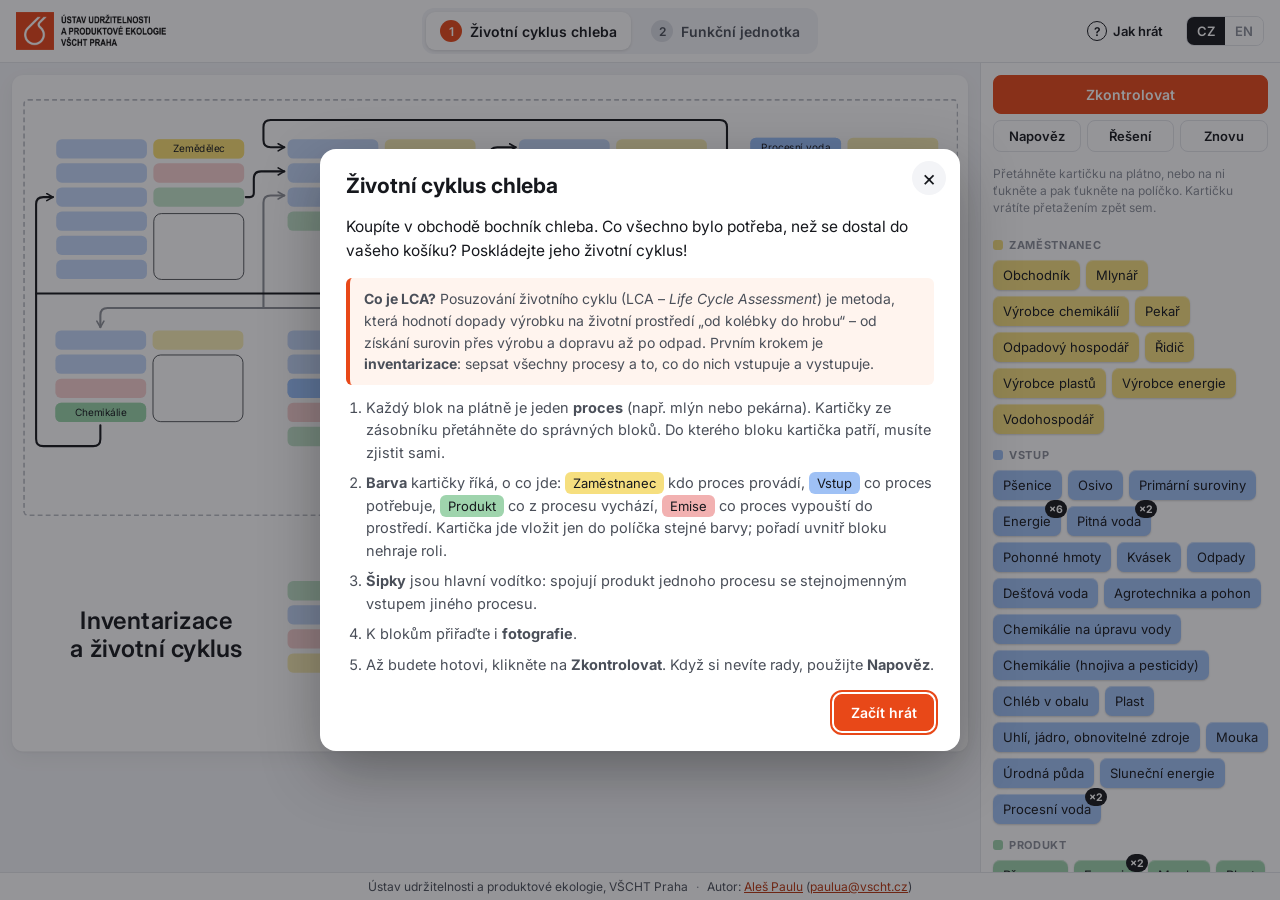
==== index.html @ b28508f2 "Add files via upload" ====
<!doctype html>
<html lang="cs">
<head>
  <meta charset="utf-8">
  <meta name="viewport" content="width=device-width, initial-scale=1">
  <title>LCA hry</title>
  <meta name="description" content="Interaktivní hry o posuzování životního cyklu (LCA) – Ústav udržitelnosti a produktové ekologie, VŠCHT Praha">
  <link rel="preconnect" href="https://fonts.googleapis.com">
  <link rel="preconnect" href="https://fonts.gstatic.com" crossorigin>
  <link href="https://fonts.googleapis.com/css2?family=Inter:ital,wght@0,400;0,500;0,600;0,700;1,400&display=swap" rel="stylesheet">
  <link rel="stylesheet" href="style.css">
  <link rel="icon" href="img/logo-icon.png">
</head>
<body>
  <header class="topbar">
    <div class="brand">
      <img src="img/logo.png" alt="Ústav udržitelnosti a produktové ekologie VŠCHT Praha">
    </div>
    <nav class="tabs" role="tablist">
      <button class="tab" role="tab" data-game="g1"><span class="num">1</span><span data-i18n="tab1"></span></button>
      <button class="tab" role="tab" data-game="g2"><span class="num">2</span><span data-i18n="tab2"></span></button>
    </nav>
    <div class="top-actions">
      <button class="btn ghost" id="btn-help"><span class="q">?</span><span data-i18n="howToPlay"></span></button>
      <div class="lang" role="group" aria-label="Language">
        <button data-lang="cs">CZ</button><button data-lang="en">EN</button>
      </div>
    </div>
  </header>

  <main class="workspace">
    <section class="stage-area" id="stage-area">
      <div class="stage-sizer" id="stage-sizer">
        <div class="stage" id="stage"></div>
      </div>
    </section>
    <aside class="tray" id="tray">
      <div class="toolbar">
        <button class="btn primary" id="btn-check" data-i18n="check"></button>
        <button class="btn" id="btn-hint" data-i18n="hint"></button>
        <button class="btn" id="btn-solve" data-i18n="solution"></button>
        <button class="btn" id="btn-reset" data-i18n="reset"></button>
      </div>
      <div class="feedback" id="feedback" aria-live="polite"></div>
      <p class="tray-tip" data-i18n="trayTip"></p>
      <div class="tray-items" id="tray-items"></div>
    </aside>
  </main>

  <footer class="footer">
    <span data-i18n="footerInst"></span>
    <span class="sep">·</span>
    <span><span data-i18n="author"></span> <a href="mailto:paulua@vscht.cz">Aleš Paulu</a> (<a href="mailto:paulua@vscht.cz">paulua@vscht.cz</a>)</span>
  </footer>

  <div class="modal-backdrop" id="modal" hidden>
    <div class="modal" role="dialog" aria-modal="true" aria-labelledby="modal-title">
      <button class="modal-close" id="modal-close" aria-label="Zavřít">×</button>
      <h2 id="modal-title"></h2>
      <div id="modal-body"></div>
      <div class="modal-actions" id="modal-actions"></div>
    </div>
  </div>
  <div class="toast" id="toast" hidden></div>

  <script src="data.js"></script>
  <script src="app.js"></script>
</body>
</html>
---- style.css ----
:root {
  --ink: #16181d;
  --ink-2: #4a4f59;
  --ink-3: #8a8f99;
  --line: #e3e5ea;
  --bg: #f3f4f7;
  --panel: #ffffff;
  --accent: #e84818;       /* VŠCHT oranžová */
  --accent-ink: #b8360f;

  --emp: #f6df7f;  --emp-soft: #faeeb4;
  --in: #9fc1f5;   --in-soft: #c4d8f9;
  --prod: #9fd4ad; --prod-soft: #c3e5cb;
  --emi: #f2b1b1;  --emi-soft: #f7d0d0;
  --tok: #eea9ae;  --tok-soft: #f7d0d1;
  --ref: #9dc2fb;

  --ok: #1f9d55;
  --bad: #d93a3a;
  --radius: 10px;
}

* { box-sizing: border-box; }
html, body { height: 100%; }
body {
  margin: 0;
  font-family: 'Inter', system-ui, -apple-system, 'Segoe UI', Roboto, sans-serif;
  color: var(--ink);
  background: var(--bg);
  display: flex;
  flex-direction: column;
  overflow: hidden;
  -webkit-font-smoothing: antialiased;
}
button { font: inherit; color: inherit; }
a { color: var(--accent-ink); }

/* ---------- Horní lišta ---------- */
.topbar {
  display: flex; align-items: center; gap: 16px;
  padding: 8px 16px;
  background: var(--panel);
  border-bottom: 1px solid var(--line);
  flex: none;
}
.brand img { height: 38px; display: block; }
.tabs { display: flex; gap: 6px; margin: 0 auto; background: var(--bg); padding: 4px; border-radius: 12px; }
.tab {
  display: flex; align-items: center; gap: 8px;
  border: 0; background: transparent; cursor: pointer;
  padding: 8px 14px; border-radius: 9px; font-weight: 600; font-size: 14px; color: var(--ink-2);
  white-space: nowrap;
}
.tab .num {
  display: inline-grid; place-items: center; width: 22px; height: 22px; border-radius: 50%;
  background: #d9dce3; color: var(--ink-2); font-size: 12px;
}
.tab[aria-selected="true"] { background: var(--panel); color: var(--ink); box-shadow: 0 1px 3px rgba(0,0,0,.12); }
.tab[aria-selected="true"] .num { background: var(--accent); color: #fff; }
.top-actions { display: flex; align-items: center; gap: 10px; }
.lang { display: flex; border: 1px solid var(--line); border-radius: 8px; overflow: hidden; }
.lang button { border: 0; background: var(--panel); padding: 6px 10px; font-size: 13px; font-weight: 600; cursor: pointer; color: var(--ink-3); }
.lang button.active { background: var(--ink); color: #fff; }

.btn {
  border: 1px solid var(--line); background: var(--panel); border-radius: 8px;
  padding: 7px 12px; font-size: 13px; font-weight: 600; cursor: pointer; white-space: nowrap;
  display: inline-flex; align-items: center; gap: 6px; justify-content: center;
}
.btn:hover { border-color: #c9ccd4; }
.btn.primary { background: var(--accent); border-color: var(--accent); color: #fff; }
.btn.primary:hover { background: var(--accent-ink); }
.btn.ghost { border-color: transparent; background: transparent; }
.btn.ghost:hover { background: var(--bg); }
.btn .q {
  display: inline-grid; place-items: center; width: 20px; height: 20px; border-radius: 50%;
  border: 1.5px solid currentColor; font-size: 12px;
}
.btn:focus-visible, .tab:focus-visible, .lang button:focus-visible { outline: 2px solid var(--accent); outline-offset: 2px; }

/* ---------- Pracovní plocha ---------- */
.workspace { flex: 1; display: flex; min-height: 0; }
.stage-area { flex: 1; overflow: auto; padding: 12px; min-width: 0; }
.stage-sizer { position: relative; margin: 0 auto; }
.stage {
  position: absolute; left: 0; top: 0;
  width: 1190px; height: 842px;
  transform-origin: 0 0;
  background: #fff; border-radius: 14px;
  box-shadow: 0 1px 3px rgba(0,0,0,.06), 0 8px 24px rgba(0,0,0,.05);
  user-select: none; -webkit-user-select: none;
}
.stage > * { position: absolute; }
.stage svg.arrows { left: 0; top: 0; pointer-events: none; }

.frame { border: 2px dashed #b9bcc3; border-radius: 6px; }
.stage-title { font-weight: 600; font-size: 30px; line-height: 1.2; text-align: center; letter-spacing: .02em; }
.note { font-size: 12px; font-style: italic; color: var(--ink-3); line-height: 1.5; }
.note li { margin-left: 14px; }
.note ul { margin: 0; padding: 0; }
.legend-title { font-weight: 700; font-size: 17px; text-align: center; }
.legend-item {
  border-radius: 7px; font-size: 13px; display: grid; place-items: center;
  box-shadow: 0 1px 2px rgba(0,0,0,.12);
}
.info-btn {
  width: 18px; height: 18px; border-radius: 50%; border: 1.5px solid var(--ink-3); color: var(--ink-3);
  background: #fff; font-size: 11px; font-weight: 700; font-style: normal; cursor: pointer; padding: 0;
  display: grid; place-items: center; line-height: 1;
}
.info-btn:hover { border-color: var(--accent); color: var(--accent); }

/* ---------- Políčka ---------- */
.slot { border-radius: 7px; }
.slot.t-emp { background: var(--emp-soft); }
.slot.t-in { background: var(--in-soft); }
.slot.t-prod { background: var(--prod-soft); }
.slot.t-emi { background: var(--emi-soft); }
.slot.t-fn { background: var(--emp-soft); }
.slot.t-fu { background: var(--prod-soft); }
.slot.t-photo { background: #fff; border: 1.3px solid #2a2d33; border-radius: 10px; }
.slot.t-tok { background: var(--tok-soft); border-radius: 14px; }
.slot.has-item.t-photo { border-color: transparent; }
.slot.drop-ok { outline: 3px solid var(--accent); outline-offset: 1px; }
.slot.drop-no { outline: 3px dashed #aab; outline-offset: 1px; }
.slot.selectable-target { box-shadow: 0 0 0 2px rgba(232,72,24,.35); }
.slot.ok::after, .slot.bad::after, .group-mark.ok::after, .group-mark.bad::after {
  position: absolute; right: -7px; top: -7px; width: 16px; height: 16px; border-radius: 50%;
  color: #fff; font-size: 10px; font-weight: 700; display: grid; place-items: center; z-index: 3;
}
.slot.ok { outline: 2px solid var(--ok); outline-offset: 1px; }
.slot.ok::after { content: '✓'; background: var(--ok); }
.slot.bad { outline: 2px solid var(--bad); outline-offset: 1px; }
.slot.bad::after { content: '✕'; background: var(--bad); }
.slot.flash { animation: flash 1.2s ease; }
@keyframes flash { 0%, 100% { box-shadow: none; } 30% { box-shadow: 0 0 0 6px rgba(232,72,24,.45); } }

.group-mark { border-radius: 16px; pointer-events: none; }
.group-mark.ok { outline: 2px solid var(--ok); outline-offset: 3px; }
.group-mark.bad { outline: 2px solid var(--bad); outline-offset: 3px; }

/* ---------- Kartičky ---------- */
.card {
  display: flex; align-items: center; justify-content: center; text-align: center;
  border-radius: 7px; font-size: 12.5px; line-height: 1.08; color: var(--ink);
  box-shadow: 0 1px 2px rgba(0,0,0,.18), 0 1px 0 rgba(255,255,255,.4) inset;
  cursor: grab; touch-action: none;
}
.card.t-emp, .card.t-fn { background: var(--emp); }
.card.t-in { background: var(--in); }
.card.t-prod, .card.t-fu { background: var(--prod); }
.card.t-emi { background: var(--emi); }
.slot > .card { width: 100%; height: 100%; padding: 1px 4px; overflow: hidden; }
.slot > .card.locked { cursor: default; box-shadow: none; filter: saturate(1.15); }
.photo-item { width: 100%; height: 100%; border-radius: 10px; overflow: hidden; cursor: grab; touch-action: none;
  box-shadow: 0 1px 3px rgba(0,0,0,.25); background: #ddd; }
.photo-item img { width: 100%; height: 100%; object-fit: cover; display: block; pointer-events: none; }
.token {
  width: 50px; height: 50px; border-radius: 14px; background: var(--tok);
  display: grid; place-items: center; text-align: center; font-size: 12px; line-height: 1.1; font-weight: 500;
  box-shadow: 0 2px 3px rgba(0,0,0,.18); cursor: grab; touch-action: none;
}
.token sub { font-size: 8px; }
.slot > .token { width: 100%; height: 100%; }
.selected { outline: 3px solid var(--accent) !important; outline-offset: 2px; }
.dragging-src { opacity: .35; }
.drag-ghost { position: fixed; z-index: 1000; pointer-events: none; opacity: .92; transform: rotate(-2deg); box-shadow: 0 10px 24px rgba(0,0,0,.25); }

/* ---------- Hra 2 ---------- */
.row-label { font-weight: 600; font-size: 19px; text-align: right; display: flex; align-items: center; justify-content: flex-end; gap: 6px; }
.cmp-title { font-weight: 600; font-size: 18px; text-align: center; line-height: 1.3; }
.ref-box {
  background: var(--ref); border-radius: 7px; font-size: 12px; line-height: 1.25; text-align: center;
  display: grid; place-items: center; box-shadow: 0 1px 2px rgba(0,0,0,.15);
}
.ef { font-size: 12.5px; font-style: italic; color: var(--ink-3); text-align: left; line-height: 1.3; }
.ef span { display: block; text-align: right; }
.whatif-btn {
  border: 1.5px solid var(--accent); color: var(--accent-ink); background: #fff7f3; border-radius: 999px;
  font-size: 13px; font-style: italic; padding: 5px 14px; cursor: pointer; white-space: nowrap;
  display: flex; align-items: center; gap: 6px; transform: translateX(-50%);
}
.whatif-btn:hover { background: var(--accent); color: #fff; }

/* ---------- Zásobník ---------- */
.tray {
  width: 300px; flex: none; background: var(--panel); border-left: 1px solid var(--line);
  display: flex; flex-direction: column; min-height: 0;
}
.toolbar { display: grid; grid-template-columns: 1fr 1fr; gap: 6px; padding: 12px 12px 6px; }
.toolbar .primary { grid-column: 1 / -1; padding: 10px; font-size: 14px; }
.toolbar #btn-reset { grid-column: 1 / -1; }
.toolbar { grid-template-columns: repeat(3, 1fr); }
.toolbar #btn-reset { grid-column: auto; }
.feedback { margin: 0 12px; font-size: 13px; line-height: 1.4; border-radius: 8px; }
.feedback:not(:empty) { padding: 8px 10px; background: var(--bg); }
.feedback.good { background: #e3f5ea; color: #145c33; }
.feedback.warn { background: #fdeceb; color: #8c2020; }
.tray-tip { margin: 8px 12px; font-size: 12px; color: var(--ink-3); line-height: 1.4; }
.tray-items { flex: 1; overflow-y: auto; padding: 0 12px 16px; touch-action: pan-y; }
.tray-section h3 {
  font-size: 11px; text-transform: uppercase; letter-spacing: .06em; color: var(--ink-3);
  margin: 14px 0 8px; display: flex; align-items: center; gap: 6px;
}
.tray-section h3 .dot { width: 10px; height: 10px; border-radius: 3px; }
.tray-list { display: flex; flex-wrap: wrap; gap: 6px; }
.tray-list .card { position: relative; min-height: 30px; padding: 5px 10px; font-size: 13px; max-width: 100%; touch-action: pan-y; }
.tray-list .photo-item { position: relative; width: 84px; height: 66px; touch-action: pan-y; }
.tray-list .token { position: relative; touch-action: pan-y; }
.count {
  position: absolute; top: -6px; right: -6px; min-width: 18px; height: 18px; padding: 0 4px;
  border-radius: 9px; background: var(--ink); color: #fff; font-size: 10.5px; font-weight: 700;
  display: grid; place-items: center;
}
.tray-empty { font-size: 13px; color: var(--ink-3); padding: 12px 0; }
.tray.drop-return { background: #fff7f3; }

/* ---------- Patička ---------- */
.footer {
  flex: none; font-size: 12px; color: var(--ink-2); background: var(--panel); border-top: 1px solid var(--line);
  padding: 6px 16px; display: flex; flex-wrap: wrap; gap: 4px 8px; justify-content: center;
}
.footer .sep { color: var(--ink-3); }

/* ---------- Modální okno ---------- */
.modal-backdrop {
  position: fixed; inset: 0; background: rgba(20,22,28,.45); z-index: 2000;
  display: grid; place-items: center; padding: 16px;
}
.modal-backdrop[hidden] { display: none; }
.modal {
  position: relative; background: #fff; border-radius: 16px; width: min(640px, 100%);
  max-height: calc(100vh - 32px); overflow-y: auto; padding: 24px 26px 20px;
  box-shadow: 0 20px 60px rgba(0,0,0,.3);
}
.modal h2 { margin: 0 32px 12px 0; font-size: 21px; line-height: 1.25; }
.modal p, .modal li { font-size: 14.5px; line-height: 1.55; color: var(--ink-2); }
.modal .lead { font-size: 15.5px; color: var(--ink); }
.modal-close {
  position: absolute; right: 14px; top: 12px; width: 34px; height: 34px; border-radius: 50%;
  border: 0; background: var(--bg); font-size: 22px; cursor: pointer; line-height: 1;
}
.modal-actions { display: flex; justify-content: flex-end; gap: 8px; margin-top: 18px; flex-wrap: wrap; }
.modal-actions .btn { padding: 9px 16px; font-size: 14px; }
.steps { padding-left: 20px; margin: 12px 0; }
.steps li { margin-bottom: 8px; }
.info-box { background: #fff4ee; border-left: 4px solid var(--accent); padding: 10px 14px; border-radius: 6px; font-size: 14px; line-height: 1.55; color: var(--ink-2); margin: 12px 0; }
.chip { display: inline-block; padding: 1px 8px; border-radius: 6px; font-size: 13px; color: var(--ink); white-space: nowrap; }
.chip.t-emp, .chip.t-fn { background: var(--emp); }
.chip.t-in { background: var(--in); }
.chip.t-prod, .chip.t-fu { background: var(--prod); }
.chip.t-emi { background: var(--emi); }
.chip.t-ref { background: var(--ref); }

/* Co když */
.options { display: flex; gap: 8px; flex-wrap: wrap; margin: 10px 0 4px; }
.option { border: 1.5px solid var(--line); background: #fff; border-radius: 10px; padding: 10px 16px; cursor: pointer; font-weight: 600; font-size: 14px; }
.option:hover { border-color: var(--accent); }
.option.chosen { border-color: var(--ink); background: var(--bg); }
.verdict { font-weight: 700; margin: 12px 0 4px; }
.verdict.right { color: var(--ok); }
.verdict.wrong { color: var(--bad); }
.verdict.neutral { color: var(--accent-ink); }
.explore { margin-top: 14px; border-top: 1px solid var(--line); padding-top: 12px; }
.slider-row { display: flex; align-items: center; gap: 12px; flex-wrap: wrap; font-size: 14px; margin: 6px 0 12px; }
.slider-row input[type=range] { flex: 1; min-width: 160px; accent-color: var(--accent); }
.slider-row output { font-weight: 700; min-width: 64px; text-align: right; }
.bars { display: grid; gap: 8px; }
.bar-row { display: grid; grid-template-columns: 40px 150px 1fr; align-items: center; gap: 10px; font-size: 13.5px; }
.bar-row img, .bar-row .noimg { width: 40px; height: 40px; border-radius: 8px; object-fit: cover; background: var(--bg); display: grid; place-items: center; font-size: 20px; }
.bar-track { background: var(--bg); border-radius: 6px; height: 28px; position: relative; overflow: hidden; }
.bar-fill { background: var(--tok); height: 100%; border-radius: 6px; transition: width .2s ease; }
.bar-fill.best { background: #8fcf9f; }
.bar-val { position: absolute; left: 8px; top: 50%; transform: translateY(-50%); font-weight: 600; font-size: 12.5px; white-space: nowrap; }
.break-even { font-size: 13px; color: var(--ink-3); margin-top: 10px; }

/* ---------- Toast ---------- */
.toast {
  position: fixed; left: 50%; bottom: 48px; transform: translateX(-50%); z-index: 3000;
  background: var(--ink); color: #fff; padding: 10px 16px; border-radius: 10px; font-size: 14px;
  max-width: min(520px, calc(100vw - 32px)); box-shadow: 0 8px 24px rgba(0,0,0,.25); text-align: center;
}
.toast[hidden] { display: none; }

/* ---------- Úzké obrazovky ---------- */
@media (max-width: 900px) {
  .topbar { flex-wrap: wrap; gap: 8px; padding: 8px 12px; }
  .brand img { height: 30px; }
  .tabs { order: 3; width: 100%; margin: 0; }
  .tab { flex: 1; justify-content: center; padding: 7px 8px; font-size: 13px; }
  .top-actions { margin-left: auto; }
  #btn-help span[data-i18n] { display: none; }
  .workspace { flex-direction: column; }
  .stage-area { padding: 8px; }
  .tray { width: 100%; border-left: 0; border-top: 1px solid var(--line); max-height: 44vh; flex: none; }
  .toolbar { grid-template-columns: repeat(4, 1fr); padding: 8px 8px 4px; }
  .toolbar .primary { grid-column: auto; padding: 7px; font-size: 13px; }
  .toolbar .btn { padding: 7px 4px; font-size: 12.5px; }
  .tray-tip { margin: 4px 8px; font-size: 11px; }
  .feedback { margin: 0 8px; }
  .tray-items { padding: 0 8px 10px; }
  .tray-section h3 { margin: 8px 0 6px; }
  .bar-row { grid-template-columns: 34px 96px 1fr; font-size: 12.5px; }
  .bar-row img, .bar-row .noimg { width: 34px; height: 34px; }
  .footer { font-size: 11px; padding: 4px 10px; }
}
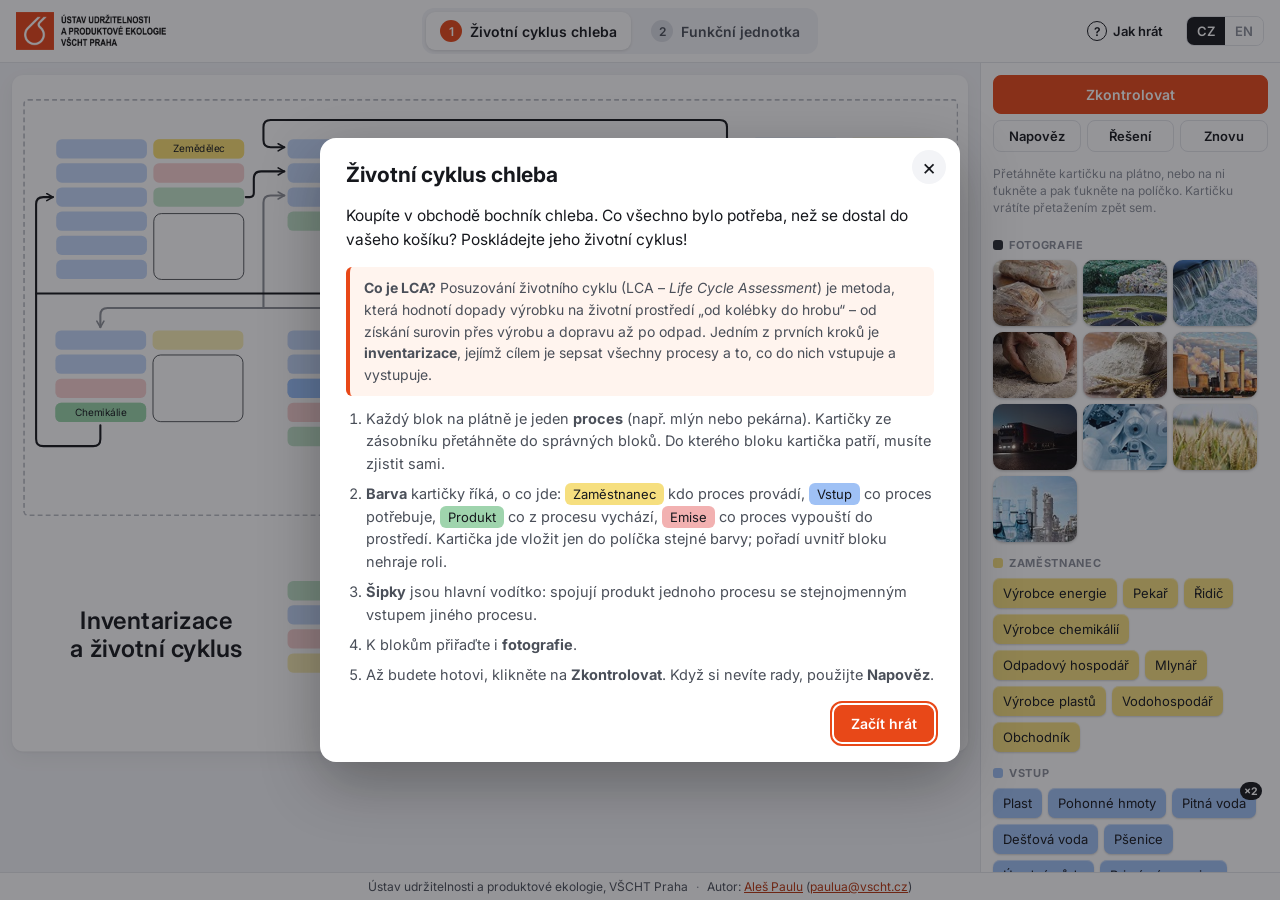
==== commit ba160384: "Add files via upload" ====
--- a/index.html
+++ b/index.html
@@ -13,9 +13,9 @@
 </head>
 <body>
   <header class="topbar">
-    <div class="brand">
+    <a class="brand" href="https://supre.vscht.cz/" target="_blank" rel="noopener">
       <img src="img/logo.png" alt="Ústav udržitelnosti a produktové ekologie VŠCHT Praha">
-    </div>
+    </a>
     <nav class="tabs" role="tablist">
       <button class="tab" role="tab" data-game="g1"><span class="num">1</span><span data-i18n="tab1"></span></button>
       <button class="tab" role="tab" data-game="g2"><span class="num">2</span><span data-i18n="tab2"></span></button>
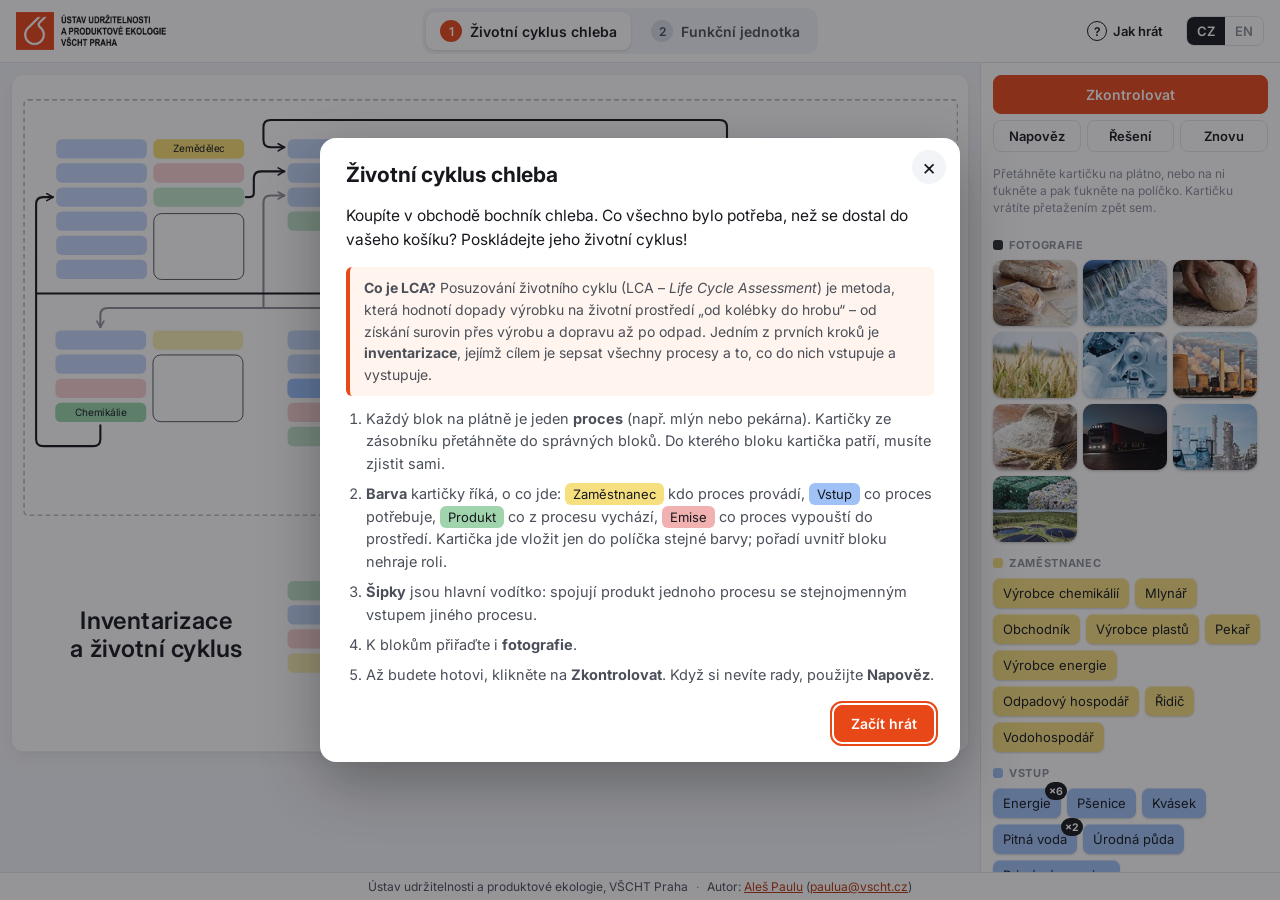
==== commit 2e3ac5d8: "Add files via upload" ====
--- a/index.html
+++ b/index.html
@@ -1,5 +1,5 @@
 <!doctype html>
-<html lang="cs">
+<html lang="cs" data-lang="cs" data-other="en/">
 <head>
   <meta charset="utf-8">
   <meta name="viewport" content="width=device-width, initial-scale=1">
@@ -10,6 +10,8 @@
   <link href="https://fonts.googleapis.com/css2?family=Inter:ital,wght@0,400;0,500;0,600;0,700;1,400&display=swap" rel="stylesheet">
   <link rel="stylesheet" href="style.css">
   <link rel="icon" href="img/logo-icon.png">
+  <link rel="alternate" hreflang="cs" href="./">
+  <link rel="alternate" hreflang="en" href="en/">
 </head>
 <body>
   <header class="topbar">
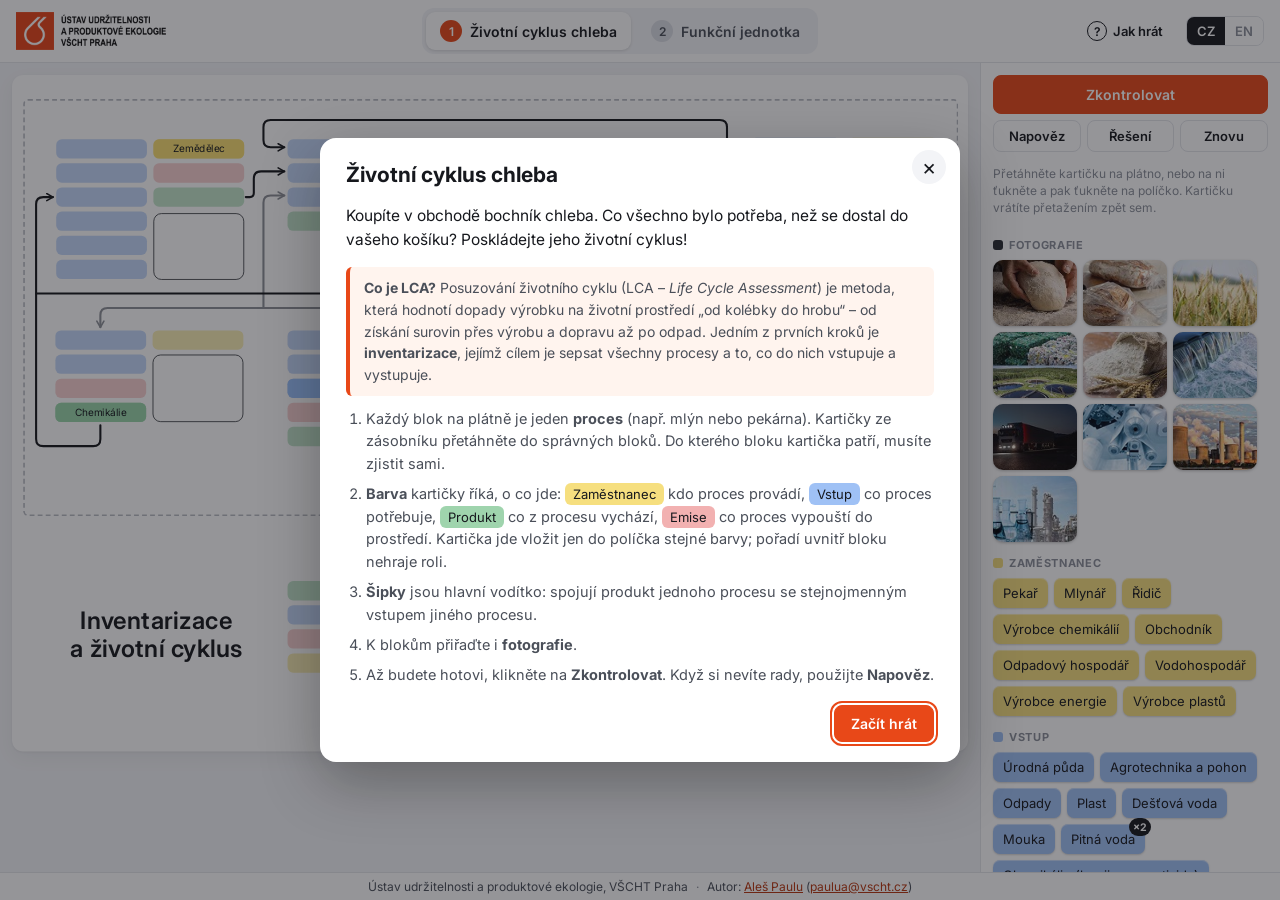
==== commit bb2e4249: "Add files via upload" ====
--- a/index.html
+++ b/index.html
@@ -8,7 +8,7 @@
   <link rel="preconnect" href="https://fonts.googleapis.com">
   <link rel="preconnect" href="https://fonts.gstatic.com" crossorigin>
   <link href="https://fonts.googleapis.com/css2?family=Inter:ital,wght@0,400;0,500;0,600;0,700;1,400&display=swap" rel="stylesheet">
-  <link rel="stylesheet" href="style.css">
+  <link rel="stylesheet" href="style.css?v=2">
   <link rel="icon" href="img/logo-icon.png">
   <link rel="alternate" hreflang="cs" href="./">
   <link rel="alternate" hreflang="en" href="en/">
@@ -65,7 +65,7 @@
   </div>
   <div class="toast" id="toast" hidden></div>
 
-  <script src="data.js"></script>
-  <script src="app.js"></script>
+  <script src="data.js?v=2"></script>
+  <script src="app.js?v=2"></script>
 </body>
 </html>
